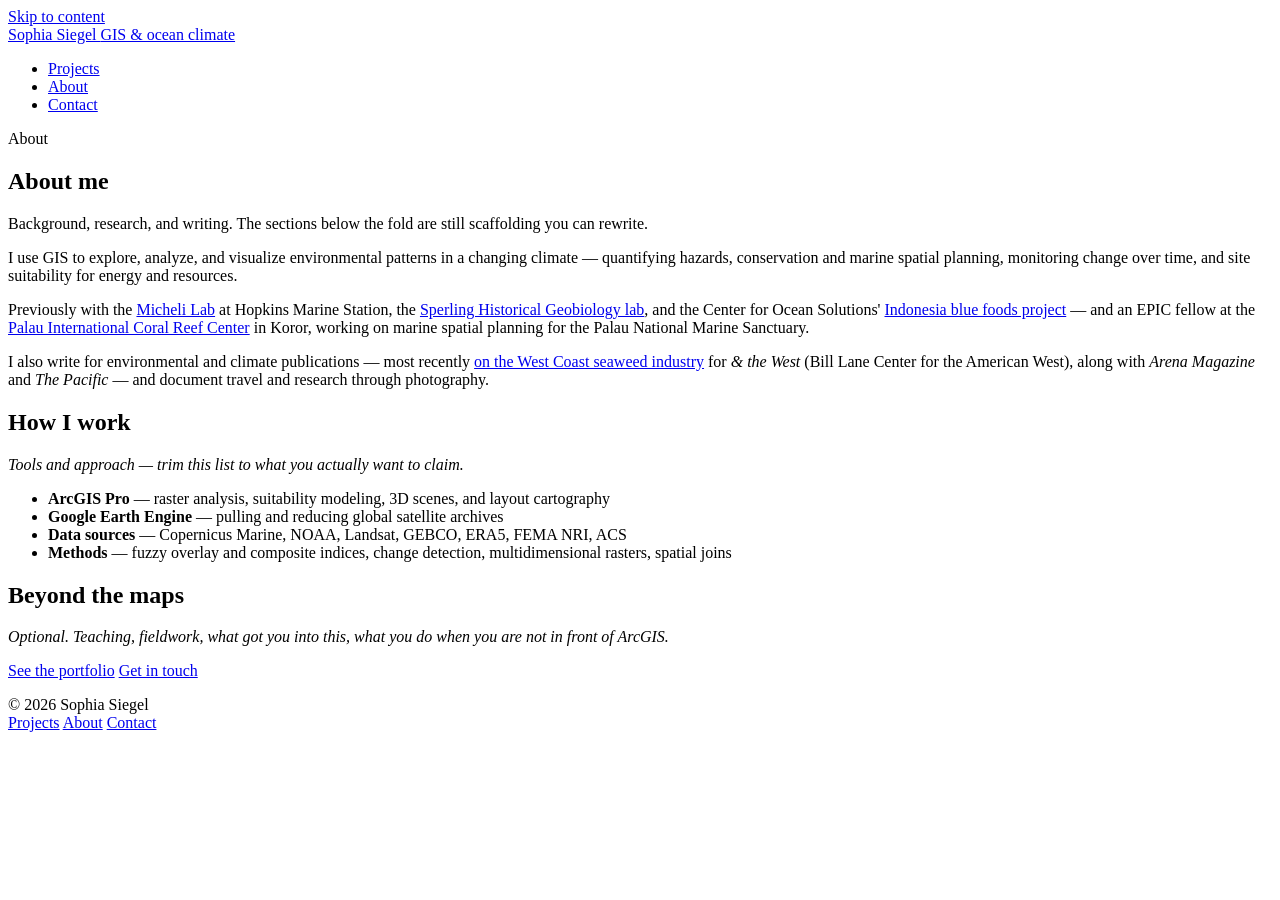
==== about.html @ 070b252a "Add files via upload" ====
<!DOCTYPE html>
<html lang="en">
<head>
<meta charset="utf-8">
<meta name="viewport" content="width=device-width, initial-scale=1">
<title>About — Sophia Siegel</title>
<meta name="description" content="About Sophia Siegel — geospatial analysis of ocean and climate systems.">
<link rel="preconnect" href="https://fonts.googleapis.com">
<link rel="preconnect" href="https://fonts.gstatic.com" crossorigin>
<link href="https://fonts.googleapis.com/css2?family=Inter:wght@400;500;600;700&family=JetBrains+Mono:wght@400;500&display=swap" rel="stylesheet">
<link rel="stylesheet" href="assets/css/style.css">
</head>
<body>
<a class="skip" href="#main">Skip to content</a>

<header class="site-header">
  <div class="wrap nav">
    <a class="brand" href="index.html">
      <span class="brand-mark" aria-hidden="true"></span>
      Sophia Siegel <span class="brand-sub">GIS &amp; ocean climate</span>
    </a>
    <nav aria-label="Primary">
      <ul class="nav-links">
        <li><a href="index.html#projects">Projects</a></li>
        <li><a href="about.html" aria-current="page">About</a></li>
        <li><a href="index.html#contact">Contact</a></li>
      </ul>
    </nav>
  </div>
</header>

<main id="main">

  <section class="hero">
    <div class="wrap hero-inner compact">
      <span class="eyebrow">About</span>
      <h1>About me</h1>
      <p class="lede">
        Background, research, and writing. The sections below the fold are still scaffolding you can rewrite.
      </p>
    </div>
  </section>

  <section>
    <div class="wrap">

      <div class="prose">

        <p>
          I use GIS to explore, analyze, and visualize environmental patterns in a changing
          climate — quantifying hazards, conservation and marine spatial planning, monitoring
          change over time, and site suitability for energy and resources.
        </p>

        <p>
          Previously with the
          <a href="https://michelilab.stanford.edu/" target="_blank" rel="noopener">Micheli Lab</a>
          at Hopkins Marine Station, the
          <a href="https://historical-geobiology.stanford.edu/" target="_blank" rel="noopener">Sperling Historical Geobiology lab</a>,
          and the Center for Ocean Solutions'
          <a href="https://oceansolutions.stanford.edu/integrating-blue-foods-climate-strategies" target="_blank" rel="noopener">Indonesia blue foods project</a>
          — and an EPIC fellow at the
          <a href="https://picrc.org/palau-international-coral-reef-center-wraps-up-successful-fellowship-with-ms-sophia-siegel-and-stanford-university/" target="_blank" rel="noopener">Palau International Coral Reef Center</a>
          in Koror, working on marine spatial planning for the Palau National Marine Sanctuary.
        </p>

        <p>
          I also write for environmental and climate publications — most recently
          <a href="https://andthewest.stanford.edu/2024/could-the-tide-be-rising-for-american-aquaculture/" target="_blank" rel="noopener">on the West Coast seaweed industry</a>
          for <em>&amp; the West</em> (Bill Lane Center for the American West), along with
          <em>Arena Magazine</em> and <em>The Pacific</em> — and document travel and research
          through photography.
        </p>

        <h2>How I work</h2>
        <p>
          <em>Tools and approach — trim this list to what you actually want to claim.</em>
        </p>
        <ul>
          <li><strong>ArcGIS Pro</strong> — raster analysis, suitability modeling, 3D scenes, and layout cartography</li>
          <li><strong>Google Earth Engine</strong> — pulling and reducing global satellite archives</li>
          <li><strong>Data sources</strong> — Copernicus Marine, NOAA, Landsat, GEBCO, ERA5, FEMA NRI, ACS</li>
          <li><strong>Methods</strong> — fuzzy overlay and composite indices, change detection, multidimensional rasters, spatial joins</li>
        </ul>

        <h2>Beyond the maps</h2>
        <p>
          <em>Optional. Teaching, fieldwork, what got you into this, what you do when you are not
          in front of ArcGIS.</em>
        </p>

        <p>
          <a class="btn" href="index.html#projects">See the portfolio</a>
          <a class="btn ghost" href="index.html#contact">Get in touch</a>
        </p>

      </div>
    </div>
  </section>

</main>

<footer class="site-footer">
  <div class="wrap footer-inner">
    <span>© 2026 Sophia Siegel</span>
    <div class="footer-links">
      <a href="index.html#projects">Projects</a>
      <a href="about.html">About</a>
      <a href="index.html#contact">Contact</a>
    </div>
  </div>
</footer>

<script src="assets/js/main.js"></script>
</body>
</html>
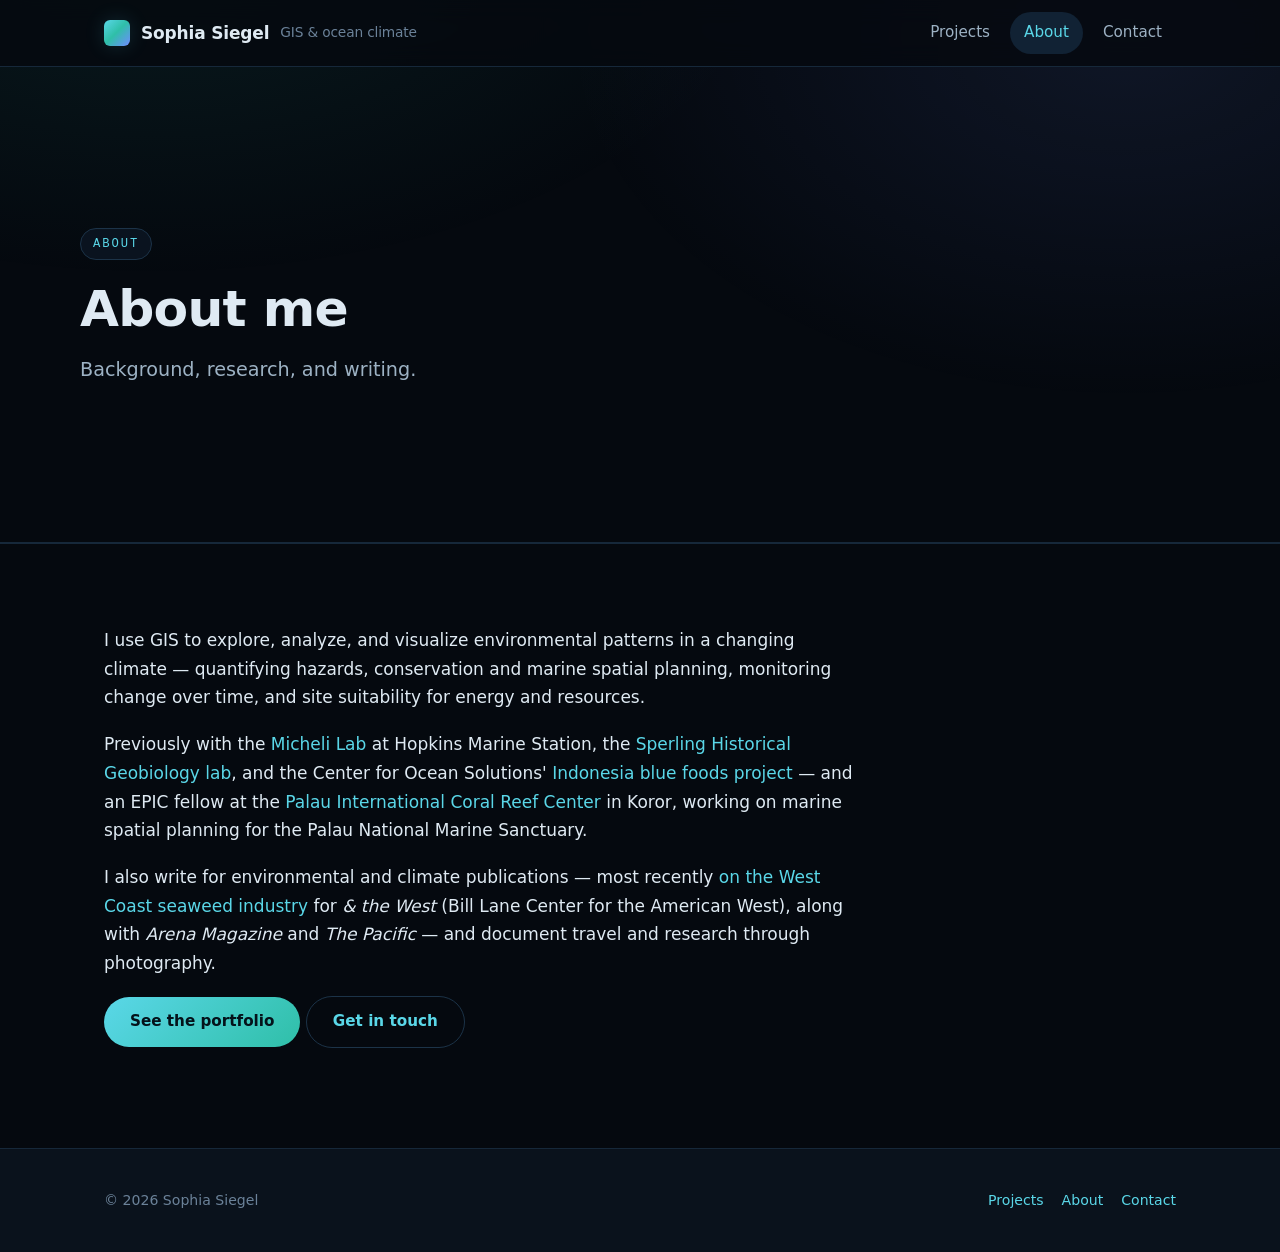
==== commit 1c81886b: "Add files via upload" ====
--- a/about.html
+++ b/about.html
@@ -1,116 +1,99 @@
-<!DOCTYPE html>
-<html lang="en">
-<head>
-<meta charset="utf-8">
-<meta name="viewport" content="width=device-width, initial-scale=1">
-<title>About — Sophia Siegel</title>
-<meta name="description" content="About Sophia Siegel — geospatial analysis of ocean and climate systems.">
-<link rel="preconnect" href="https://fonts.googleapis.com">
-<link rel="preconnect" href="https://fonts.gstatic.com" crossorigin>
-<link href="https://fonts.googleapis.com/css2?family=Inter:wght@400;500;600;700&family=JetBrains+Mono:wght@400;500&display=swap" rel="stylesheet">
-<link rel="stylesheet" href="assets/css/style.css">
-</head>
-<body>
-<a class="skip" href="#main">Skip to content</a>
-
-<header class="site-header">
-  <div class="wrap nav">
-    <a class="brand" href="index.html">
-      <span class="brand-mark" aria-hidden="true"></span>
-      Sophia Siegel <span class="brand-sub">GIS &amp; ocean climate</span>
-    </a>
-    <nav aria-label="Primary">
-      <ul class="nav-links">
-        <li><a href="index.html#projects">Projects</a></li>
-        <li><a href="about.html" aria-current="page">About</a></li>
-        <li><a href="index.html#contact">Contact</a></li>
-      </ul>
-    </nav>
-  </div>
-</header>
-
-<main id="main">
-
-  <section class="hero">
-    <div class="wrap hero-inner compact">
-      <span class="eyebrow">About</span>
-      <h1>About me</h1>
-      <p class="lede">
-        Background, research, and writing. The sections below the fold are still scaffolding you can rewrite.
-      </p>
-    </div>
-  </section>
-
-  <section>
-    <div class="wrap">
-
-      <div class="prose">
-
-        <p>
-          I use GIS to explore, analyze, and visualize environmental patterns in a changing
-          climate — quantifying hazards, conservation and marine spatial planning, monitoring
-          change over time, and site suitability for energy and resources.
-        </p>
-
-        <p>
-          Previously with the
-          <a href="https://michelilab.stanford.edu/" target="_blank" rel="noopener">Micheli Lab</a>
-          at Hopkins Marine Station, the
-          <a href="https://historical-geobiology.stanford.edu/" target="_blank" rel="noopener">Sperling Historical Geobiology lab</a>,
-          and the Center for Ocean Solutions'
-          <a href="https://oceansolutions.stanford.edu/integrating-blue-foods-climate-strategies" target="_blank" rel="noopener">Indonesia blue foods project</a>
-          — and an EPIC fellow at the
-          <a href="https://picrc.org/palau-international-coral-reef-center-wraps-up-successful-fellowship-with-ms-sophia-siegel-and-stanford-university/" target="_blank" rel="noopener">Palau International Coral Reef Center</a>
-          in Koror, working on marine spatial planning for the Palau National Marine Sanctuary.
-        </p>
-
-        <p>
-          I also write for environmental and climate publications — most recently
-          <a href="https://andthewest.stanford.edu/2024/could-the-tide-be-rising-for-american-aquaculture/" target="_blank" rel="noopener">on the West Coast seaweed industry</a>
-          for <em>&amp; the West</em> (Bill Lane Center for the American West), along with
-          <em>Arena Magazine</em> and <em>The Pacific</em> — and document travel and research
-          through photography.
-        </p>
-
-        <h2>How I work</h2>
-        <p>
-          <em>Tools and approach — trim this list to what you actually want to claim.</em>
-        </p>
-        <ul>
-          <li><strong>ArcGIS Pro</strong> — raster analysis, suitability modeling, 3D scenes, and layout cartography</li>
-          <li><strong>Google Earth Engine</strong> — pulling and reducing global satellite archives</li>
-          <li><strong>Data sources</strong> — Copernicus Marine, NOAA, Landsat, GEBCO, ERA5, FEMA NRI, ACS</li>
-          <li><strong>Methods</strong> — fuzzy overlay and composite indices, change detection, multidimensional rasters, spatial joins</li>
-        </ul>
-
-        <h2>Beyond the maps</h2>
-        <p>
-          <em>Optional. Teaching, fieldwork, what got you into this, what you do when you are not
-          in front of ArcGIS.</em>
-        </p>
-
-        <p>
-          <a class="btn" href="index.html#projects">See the portfolio</a>
-          <a class="btn ghost" href="index.html#contact">Get in touch</a>
-        </p>
-
-      </div>
-    </div>
-  </section>
-
-</main>
-
-<footer class="site-footer">
-  <div class="wrap footer-inner">
-    <span>© 2026 Sophia Siegel</span>
-    <div class="footer-links">
-      <a href="index.html#projects">Projects</a>
-      <a href="about.html">About</a>
-      <a href="index.html#contact">Contact</a>
-    </div>
-  </div>
-</footer>
-
-<script src="assets/js/main.js"></script>
-</body>
-</html>
+<!DOCTYPE html>
+<html lang="en">
+<head>
+<meta charset="utf-8">
+<meta name="viewport" content="width=device-width, initial-scale=1">
+<title>About — Sophia Siegel</title>
+<meta name="description" content="About Sophia Siegel — geospatial analysis of ocean and climate systems.">
+<link rel="preconnect" href="https://fonts.googleapis.com">
+<link rel="preconnect" href="https://fonts.gstatic.com" crossorigin>
+<link href="https://fonts.googleapis.com/css2?family=Inter:wght@400;500;600;700&family=JetBrains+Mono:wght@400;500&display=swap" rel="stylesheet">
+<link rel="stylesheet" href="assets/css/style.css">
+</head>
+<body>
+<a class="skip" href="#main">Skip to content</a>
+
+<header class="site-header">
+  <div class="wrap nav">
+    <a class="brand" href="index.html">
+      <span class="brand-mark" aria-hidden="true"></span>
+      Sophia Siegel <span class="brand-sub">GIS &amp; ocean climate</span>
+    </a>
+    <nav aria-label="Primary">
+      <ul class="nav-links">
+        <li><a href="index.html#projects">Projects</a></li>
+        <li><a href="about.html" aria-current="page">About</a></li>
+        <li><a href="index.html#contact">Contact</a></li>
+      </ul>
+    </nav>
+  </div>
+</header>
+
+<main id="main">
+
+  <section class="hero">
+    <div class="wrap hero-inner compact">
+      <span class="eyebrow">About</span>
+      <h1>About me</h1>
+      <p class="lede">
+        Background, research, and writing.
+      </p>
+    </div>
+  </section>
+
+  <section>
+    <div class="wrap">
+
+      <div class="prose">
+
+        <p>
+          I use GIS to explore, analyze, and visualize environmental patterns in a changing
+          climate — quantifying hazards, conservation and marine spatial planning, monitoring
+          change over time, and site suitability for energy and resources.
+        </p>
+
+        <p>
+          Previously with the
+          <a href="https://michelilab.stanford.edu/" target="_blank" rel="noopener">Micheli Lab</a>
+          at Hopkins Marine Station, the
+          <a href="https://historical-geobiology.stanford.edu/" target="_blank" rel="noopener">Sperling Historical Geobiology lab</a>,
+          and the Center for Ocean Solutions'
+          <a href="https://oceansolutions.stanford.edu/integrating-blue-foods-climate-strategies" target="_blank" rel="noopener">Indonesia blue foods project</a>
+          — and an EPIC fellow at the
+          <a href="https://picrc.org/palau-international-coral-reef-center-wraps-up-successful-fellowship-with-ms-sophia-siegel-and-stanford-university/" target="_blank" rel="noopener">Palau International Coral Reef Center</a>
+          in Koror, working on marine spatial planning for the Palau National Marine Sanctuary.
+        </p>
+
+        <p>
+          I also write for environmental and climate publications — most recently
+          <a href="https://andthewest.stanford.edu/2024/could-the-tide-be-rising-for-american-aquaculture/" target="_blank" rel="noopener">on the West Coast seaweed industry</a>
+          for <em>&amp; the West</em> (Bill Lane Center for the American West), along with
+          <em>Arena Magazine</em> and <em>The Pacific</em> — and document travel and research
+          through photography.
+        </p>
+
+        <p>
+          <a class="btn" href="index.html#projects">See the portfolio</a>
+          <a class="btn ghost" href="index.html#contact">Get in touch</a>
+        </p>
+
+      </div>
+    </div>
+  </section>
+
+</main>
+
+<footer class="site-footer">
+  <div class="wrap footer-inner">
+    <span>© 2026 Sophia Siegel</span>
+    <div class="footer-links">
+      <a href="index.html#projects">Projects</a>
+      <a href="about.html">About</a>
+      <a href="index.html#contact">Contact</a>
+    </div>
+  </div>
+</footer>
+
+<script src="assets/js/main.js"></script>
+</body>
+</html>
--- a/assets/css/style.css
+++ b/assets/css/style.css
@@ -0,0 +1,464 @@
+/* ============================================================
+   Portfolio — dark theme, cool/ocean palette
+   Single stylesheet, no build step.
+   Retheme the whole site by changing the colors in :root.
+   ============================================================ */
+
+:root {
+  --bg:            #05090f;
+  --bg-2:          #0a121c;
+  --panel:         #0d1826;
+  --panel-2:       #112234;
+  --border:        #1c3348;
+  --border-soft:   #16283a;
+
+  --text:          #dfeaf3;
+  --text-dim:      #9db2c4;
+  --text-faint:    #6b8299;
+
+  --accent:        #5ad7e8;   /* cyan   — links, highlights */
+  --accent-2:      #6f8cff;   /* indigo — secondary accent  */
+  --accent-3:      #2fbfa8;   /* teal   — tags, rules       */
+  --accent-glow:   rgba(90, 215, 232, 0.16);
+
+  --max:           1120px;
+  --radius:        14px;
+  --radius-sm:     8px;
+  --shadow:        0 18px 40px rgba(0, 0, 0, 0.55);
+
+  --font-sans: "Inter", "Segoe UI", system-ui, -apple-system, sans-serif;
+  --font-mono: "JetBrains Mono", "Cascadia Code", ui-monospace, "Consolas", monospace;
+}
+
+*, *::before, *::after { box-sizing: border-box; }
+
+html { scroll-behavior: smooth; }
+
+body {
+  margin: 0;
+  background: var(--bg);
+  color: var(--text);
+  font-family: var(--font-sans);
+  font-size: 17px;
+  line-height: 1.68;
+  -webkit-font-smoothing: antialiased;
+}
+
+/* subtle page-wide atmosphere */
+body::before {
+  content: "";
+  position: fixed;
+  inset: 0;
+  pointer-events: none;
+  z-index: 0;
+  background:
+    radial-gradient(900px 500px at 12% -8%, rgba(47, 191, 168, 0.10), transparent 70%),
+    radial-gradient(800px 520px at 88% 4%, rgba(111, 140, 255, 0.10), transparent 70%);
+}
+
+.wrap { position: relative; z-index: 1; max-width: var(--max); margin: 0 auto; padding: 0 24px; }
+
+img { max-width: 100%; height: auto; display: block; }
+
+a { color: var(--accent); text-decoration: none; }
+a:hover { text-decoration: underline; text-underline-offset: 3px; }
+
+h1, h2, h3, h4 { line-height: 1.22; letter-spacing: -0.015em; margin: 0 0 0.5em; font-weight: 650; }
+h1 { font-size: clamp(2rem, 4.4vw, 3.15rem); }
+h2 { font-size: clamp(1.4rem, 2.5vw, 1.85rem); }
+h3 { font-size: 1.16rem; }
+p  { margin: 0 0 1.1em; }
+
+.skip {
+  position: absolute; left: -9999px; top: 0;
+  background: var(--accent); color: #04121a; padding: 10px 16px; z-index: 100;
+  border-radius: 0 0 var(--radius-sm) 0; font-weight: 600;
+}
+.skip:focus { left: 0; }
+
+:focus-visible { outline: 2px solid var(--accent); outline-offset: 3px; border-radius: 4px; }
+
+/* ------------------------------- header / nav ------------------------------ */
+
+.site-header {
+  position: sticky; top: 0; z-index: 50;
+  background: rgba(5, 9, 15, 0.82);
+  backdrop-filter: blur(12px);
+  border-bottom: 1px solid var(--border-soft);
+}
+.nav { display: flex; align-items: center; justify-content: space-between; gap: 20px; height: 66px; }
+
+.brand { display: flex; align-items: center; gap: 11px; font-weight: 650; color: var(--text); letter-spacing: -0.01em; }
+.brand:hover { text-decoration: none; color: #fff; }
+.brand-mark {
+  width: 26px; height: 26px; flex: 0 0 26px;
+  border-radius: 6px;
+  background: linear-gradient(135deg, var(--accent) 0%, var(--accent-3) 48%, var(--accent-2) 100%);
+  box-shadow: 0 0 20px var(--accent-glow);
+}
+.brand-sub { color: var(--text-faint); font-weight: 450; font-size: 0.86rem; }
+
+.nav-links { display: flex; gap: 6px; align-items: center; list-style: none; margin: 0; padding: 0; }
+.nav-links a {
+  display: block; padding: 8px 14px; border-radius: 999px;
+  color: var(--text-dim); font-size: 0.95rem; font-weight: 500;
+}
+.nav-links a:hover { color: var(--text); background: var(--panel); text-decoration: none; }
+.nav-links a[aria-current="page"] { color: var(--accent); background: var(--panel-2); }
+
+/* --------------------------------- hero ----------------------------------- */
+
+.hero { position: relative; overflow: hidden; border-bottom: 1px solid var(--border-soft); }
+.hero-media { position: absolute; inset: 0; }
+.hero-media img { width: 100%; height: 100%; object-fit: cover; }
+.hero-media::after {
+  content: "";
+  position: absolute; inset: 0;
+  background:
+    linear-gradient(180deg, rgba(5,9,15,0.42) 0%, rgba(5,9,15,0.72) 55%, var(--bg) 100%),
+    linear-gradient(90deg, rgba(5,9,15,0.86) 0%, rgba(5,9,15,0.28) 62%, rgba(5,9,15,0.55) 100%);
+}
+.hero-inner { position: relative; z-index: 2; padding: clamp(64px, 12vw, 132px) 0 clamp(48px, 8vw, 84px); }
+.hero-inner.compact { padding: clamp(48px, 8vw, 78px) 0 clamp(32px, 5vw, 52px); }
+
+.eyebrow {
+  display: inline-block;
+  font-family: var(--font-mono); font-size: 0.76rem; letter-spacing: 0.16em; text-transform: uppercase;
+  color: var(--accent); margin-bottom: 18px;
+  padding: 5px 12px; border: 1px solid var(--border); border-radius: 999px;
+  background: rgba(13, 24, 38, 0.72);
+}
+.hero h1 { max-width: 22ch; margin-bottom: 14px; }
+/* big name + credential line in the hero */
+.hero h1.name {
+  font-size: clamp(2.6rem, 6vw, 4.2rem);
+  font-weight: 700;
+  letter-spacing: -0.03em;
+  line-height: 1.05;
+  max-width: 18ch;
+  margin-bottom: 16px;
+}
+.hero .credential {
+  font-size: clamp(1.18rem, 2vw, 1.5rem);
+  font-weight: 600;
+  line-height: 1.5;
+  letter-spacing: -0.005em;
+  max-width: 56ch;
+  margin-bottom: 18px;
+}
+.hero .credential a {
+  color: inherit;
+  text-decoration: underline;
+  text-decoration-color: var(--accent-3);
+  text-decoration-thickness: 1px;
+  text-underline-offset: 3px;
+}
+.hero .credential a:hover { color: var(--accent); text-decoration-color: var(--accent); }
+.lede { font-size: clamp(1.02rem, 1.7vw, 1.2rem); color: var(--text-dim); max-width: 60ch; margin-bottom: 22px; }
+
+/* short credential/bio lines under the hero lede */
+.bio {
+  color: var(--text-dim);
+  font-size: 0.95rem;
+  line-height: 1.6;
+  max-width: 64ch;
+  margin: 0 0 10px;
+}
+.bio + .btn { margin-top: 12px; }
+.bio em { color: var(--text); font-style: normal; font-weight: 550; }
+.bio a {
+  color: var(--text);
+  text-decoration: underline;
+  text-decoration-color: var(--accent-3);
+  text-decoration-thickness: 1px;
+  text-underline-offset: 3px;
+}
+.bio a:hover { color: var(--accent); text-decoration-color: var(--accent); }
+.bio a em { color: inherit; }
+
+.toolstrip {
+  display: flex; flex-wrap: wrap; gap: 8px 10px; align-items: center;
+  font-family: var(--font-mono); font-size: 0.8rem; color: var(--text-faint);
+  padding-top: 6px; border-top: 1px solid var(--border-soft); max-width: 62ch;
+}
+.toolstrip span:not(:last-child)::after { content: " ·"; color: var(--accent-3); }
+
+/* ------------------------------- sections --------------------------------- */
+
+section { padding: clamp(48px, 7vw, 82px) 0; }
+section + section { border-top: 1px solid var(--border-soft); }
+
+.section-head { display: flex; align-items: baseline; justify-content: space-between; gap: 20px; flex-wrap: wrap; margin-bottom: 30px; }
+.section-head p { color: var(--text-dim); margin: 0; max-width: 58ch; }
+.kicker {
+  font-family: var(--font-mono); font-size: 0.74rem; letter-spacing: 0.18em;
+  text-transform: uppercase; color: var(--accent-3); margin: 0 0 10px;
+}
+
+.prose { max-width: 70ch; }
+.prose h2 { margin-top: 1.9em; }
+.prose h3 { margin-top: 1.6em; color: var(--accent); }
+.prose ul, .prose ol { padding-left: 1.25em; margin: 0 0 1.2em; }
+.prose li { margin-bottom: 0.5em; }
+.prose li::marker { color: var(--accent-3); }
+.prose strong { color: #eff6fb; }
+.prose code {
+  font-family: var(--font-mono); font-size: 0.86em;
+  background: var(--panel-2); border: 1px solid var(--border-soft);
+  padding: 1px 6px; border-radius: 5px; color: #b7e9f5;
+}
+blockquote {
+  margin: 1.6em 0; padding: 2px 0 2px 20px;
+  border-left: 3px solid var(--accent-3); color: var(--text-dim); font-style: italic;
+}
+
+/* -------------------------------- filters --------------------------------- */
+
+.filters { display: flex; flex-direction: column; gap: 16px; margin-bottom: 30px; }
+.search-row { display: flex; gap: 12px; flex-wrap: wrap; align-items: center; }
+.search {
+  flex: 1 1 260px; min-width: 0;
+  background: var(--panel); border: 1px solid var(--border);
+  color: var(--text); font: inherit; font-size: 0.95rem;
+  padding: 11px 16px; border-radius: 999px;
+}
+.search::placeholder { color: var(--text-faint); }
+.search:focus { border-color: var(--accent); outline: none; box-shadow: 0 0 0 3px var(--accent-glow); }
+.result-count { font-family: var(--font-mono); font-size: 0.8rem; color: var(--text-faint); white-space: nowrap; }
+
+.tag-row { display: flex; flex-wrap: wrap; gap: 8px; }
+.chip {
+  font: inherit; font-size: 0.83rem;
+  background: var(--panel); color: var(--text-dim);
+  border: 1px solid var(--border-soft); border-radius: 999px;
+  padding: 6px 13px; cursor: pointer; transition: all 0.15s ease;
+}
+.chip:hover { color: var(--text); border-color: var(--border); }
+.chip[aria-pressed="true"] {
+  background: rgba(90, 215, 232, 0.13); color: var(--accent);
+  border-color: var(--accent); font-weight: 550;
+}
+
+/* --------------------------------- cards ---------------------------------- */
+
+.card-grid { display: grid; grid-template-columns: repeat(auto-fill, minmax(320px, 1fr)); gap: 26px; }
+
+.card {
+  display: flex; flex-direction: column;
+  background: var(--panel); border: 1px solid var(--border-soft);
+  border-radius: var(--radius); overflow: hidden;
+  transition: transform 0.2s ease, border-color 0.2s ease, box-shadow 0.2s ease;
+}
+.card:hover { transform: translateY(-4px); border-color: var(--border); box-shadow: var(--shadow); }
+.card.is-hidden { display: none; }
+
+.card-thumb { position: relative; aspect-ratio: 16 / 10; background: var(--bg-2); overflow: hidden; }
+.card-thumb img { width: 100%; height: 100%; object-fit: cover; }
+.card-body { padding: 20px 22px 22px; display: flex; flex-direction: column; flex: 1; }
+.card-body h3 { margin-bottom: 8px; }
+.card-body h3 a { color: var(--text); }
+.card-body h3 a:hover { color: var(--accent); text-decoration: none; }
+.card-desc { color: var(--text-dim); font-size: 0.94rem; margin-bottom: 16px; }
+.card-tags { display: flex; flex-wrap: wrap; gap: 6px; margin-top: auto; }
+.tag {
+  font-family: var(--font-mono); font-size: 0.7rem; letter-spacing: 0.03em;
+  color: var(--accent-3); background: rgba(47, 191, 168, 0.09);
+  border: 1px solid rgba(47, 191, 168, 0.22);
+  padding: 3px 9px; border-radius: 999px;
+}
+.card-cta { margin-top: 14px; font-size: 0.9rem; font-weight: 550; }
+.card-cta::after { content: " \2192"; }
+
+.empty-state { display: none; padding: 44px 0; text-align: center; color: var(--text-faint); }
+.empty-state.is-shown { display: block; }
+
+/* -------------------------- figures / placeholders ------------------------ */
+
+.fig { margin: 0 0 30px; }
+.fig img {
+  width: 100%; border: 1px solid var(--border-soft);
+  border-radius: var(--radius-sm); background: var(--bg-2);
+}
+.fig figcaption { font-size: 0.87rem; color: var(--text-faint); margin-top: 10px; padding-left: 2px; }
+.fig figcaption b { color: var(--text-dim); font-weight: 600; }
+
+.fig-grid { display: grid; grid-template-columns: repeat(auto-fit, minmax(280px, 1fr)); gap: 24px; }
+
+/* shown automatically when the image file is not there yet (see main.js) */
+.slot {
+  display: flex; flex-direction: column; align-items: center; justify-content: center; gap: 10px;
+  aspect-ratio: 16 / 10; padding: 24px; text-align: center;
+  border: 1px dashed var(--border); border-radius: var(--radius-sm);
+  background:
+    repeating-linear-gradient(45deg, rgba(90,215,232,0.030) 0 12px, transparent 12px 24px),
+    var(--bg-2);
+  color: var(--text-faint);
+}
+.slot-label { font-family: var(--font-mono); font-size: 0.76rem; letter-spacing: 0.09em; text-transform: uppercase; color: var(--accent-3); }
+.slot-file { font-family: var(--font-mono); font-size: 0.8rem; color: var(--text-dim); word-break: break-all; }
+.slot-hint { font-size: 0.8rem; max-width: 42ch; }
+.card-thumb .slot { border: 0; border-radius: 0; aspect-ratio: 16 / 10; }
+
+/* --------------------------------- meta ----------------------------------- */
+
+.meta {
+  display: grid; grid-template-columns: repeat(auto-fit, minmax(190px, 1fr)); gap: 1px;
+  background: var(--border-soft); border: 1px solid var(--border-soft);
+  border-radius: var(--radius); overflow: hidden; margin: 0 0 40px;
+}
+.meta div { background: var(--panel); padding: 16px 18px; }
+.meta dt {
+  font-family: var(--font-mono); font-size: 0.7rem; letter-spacing: 0.14em;
+  text-transform: uppercase; color: var(--text-faint); margin-bottom: 6px;
+}
+.meta dd { margin: 0; font-size: 0.93rem; color: var(--text); }
+
+.callout {
+  background: var(--panel); border: 1px solid var(--border-soft);
+  border-left: 3px solid var(--accent); border-radius: var(--radius-sm);
+  padding: 18px 22px; margin: 0 0 30px;
+}
+.callout p:last-child { margin-bottom: 0; }
+.callout .kicker { margin-bottom: 8px; }
+
+.steps { counter-reset: step; list-style: none; padding: 0; margin: 0 0 1.4em; }
+.steps li { counter-increment: step; position: relative; padding-left: 44px; margin-bottom: 18px; }
+.steps li::before {
+  content: counter(step);
+  position: absolute; left: 0; top: 1px;
+  width: 28px; height: 28px; display: grid; place-items: center;
+  font-family: var(--font-mono); font-size: 0.82rem; font-weight: 600;
+  color: var(--accent); background: var(--panel-2);
+  border: 1px solid var(--border); border-radius: 50%;
+}
+
+/* ------------------------------- contact ---------------------------------- */
+
+.contact-grid { display: grid; grid-template-columns: repeat(auto-fit, minmax(240px, 1fr)); gap: 20px; margin-bottom: 44px; }
+.contact-card {
+  background: var(--panel); border: 1px solid var(--border-soft);
+  border-radius: var(--radius); padding: 24px;
+  transition: border-color 0.2s ease, transform 0.2s ease;
+}
+.contact-card:hover { border-color: var(--border); transform: translateY(-3px); }
+.contact-card .kicker { margin-bottom: 10px; }
+.contact-card a { font-size: 1.02rem; font-weight: 550; word-break: break-word; }
+.contact-card p { font-size: 0.88rem; color: var(--text-faint); margin: 8px 0 0; }
+
+form.mailto { max-width: 60ch; }
+.field { margin-bottom: 18px; }
+.field label { display: block; font-size: 0.88rem; color: var(--text-dim); margin-bottom: 7px; font-weight: 500; }
+.field input, .field textarea {
+  width: 100%; background: var(--bg-2); color: var(--text);
+  border: 1px solid var(--border); border-radius: var(--radius-sm);
+  padding: 11px 14px; font: inherit; font-size: 0.95rem;
+}
+.field textarea { min-height: 150px; resize: vertical; }
+.field input:focus, .field textarea:focus { border-color: var(--accent); outline: none; box-shadow: 0 0 0 3px var(--accent-glow); }
+
+.btn {
+  display: inline-block; font: inherit; font-size: 0.95rem; font-weight: 600; cursor: pointer;
+  background: linear-gradient(135deg, var(--accent) 0%, var(--accent-3) 100%);
+  color: #04121a; border: 0; border-radius: 999px; padding: 12px 26px;
+}
+.btn:hover { filter: brightness(1.08); text-decoration: none; }
+.btn.ghost { background: transparent; color: var(--accent); border: 1px solid var(--border); }
+.btn.ghost:hover { background: var(--panel); filter: none; }
+
+/* -------------------------------- footer ---------------------------------- */
+
+.back-link { display: inline-block; font-size: 0.9rem; color: var(--text-dim); margin-bottom: 26px; }
+.back-link::before { content: "\2190  "; }
+
+.pager { display: flex; justify-content: space-between; gap: 20px; flex-wrap: wrap; padding-top: 34px; border-top: 1px solid var(--border-soft); }
+
+.site-footer {
+  border-top: 1px solid var(--border-soft); background: var(--bg-2);
+  padding: 40px 0;
+  font-size: 0.88rem; color: var(--text-faint);
+}
+.footer-inner { display: flex; justify-content: space-between; gap: 20px; flex-wrap: wrap; align-items: center; }
+.footer-links { display: flex; gap: 18px; flex-wrap: wrap; }
+
+/* ------------------------------ responsive -------------------------------- */
+
+@media (max-width: 720px) {
+  body { font-size: 16px; }
+  .nav { height: auto; padding: 12px 0; flex-wrap: wrap; gap: 10px; }
+  .brand-sub { display: none; }
+  .nav-links a { padding: 7px 11px; font-size: 0.9rem; }
+  .card-grid { grid-template-columns: 1fr; }
+  .footer-inner { flex-direction: column; align-items: flex-start; }
+}
+
+@media (prefers-reduced-motion: reduce) {
+  html { scroll-behavior: auto; }
+  *, *::before, *::after { transition: none !important; animation: none !important; }
+  .card:hover, .contact-card:hover { transform: none; }
+}
+
+@media print {
+  body::before, .site-header, .filters, .site-footer { display: none; }
+  body { background: #fff; color: #000; }
+}
+
+/* ---------------------- method study rows (GEE page) ---------------------- */
+
+.study {
+  display: grid;
+  grid-template-columns: minmax(0, 340px) 1fr;
+  gap: 28px;
+  align-items: start;
+  padding: 34px 0;
+}
+.study + .study { border-top: 1px solid var(--border-soft); }
+
+.study-media { margin: 0; display: flex; flex-direction: column; gap: 12px; }
+.study-media img {
+  width: 100%;
+  border: 1px solid var(--border-soft);
+  border-radius: var(--radius-sm);
+  background: var(--bg-2);
+}
+.study-media figcaption {
+  font-size: 0.78rem;
+  line-height: 1.45;
+  color: var(--text-faint);
+}
+
+.study-body h3 { margin: 0 0 4px; font-size: 1.16rem; }
+.study-body .where {
+  font-family: var(--font-mono);
+  font-size: 0.76rem;
+  letter-spacing: 0.06em;
+  text-transform: uppercase;
+  color: var(--accent-3);
+  margin: 0 0 14px;
+}
+.study-body p { font-size: 0.95rem; margin: 0 0 0.9em; }
+.study-body p:last-child { margin-bottom: 0; }
+.study-body b { color: #eff6fb; font-weight: 600; }
+
+.study-skills {
+  display: flex; flex-wrap: wrap; gap: 6px;
+  margin: 14px 0 0; padding: 0; list-style: none;
+}
+.study-skills li {
+  font-family: var(--font-mono); font-size: 0.7rem; letter-spacing: 0.03em;
+  color: var(--accent-3); background: rgba(47, 191, 168, 0.09);
+  border: 1px solid rgba(47, 191, 168, 0.22);
+  padding: 3px 9px; border-radius: 999px; margin: 0;
+}
+
+.study-link { display: inline-block; margin-top: 12px; font-size: 0.86rem; font-weight: 550; }
+.study-link::after { content: " \2197"; }
+
+@media (max-width: 760px) {
+  .study { grid-template-columns: 1fr; gap: 18px; padding: 26px 0; }
+}
+
+/* figure that breaks out of the 70ch prose column to full container width */
+.prose .fig-wide {
+  max-width: none;
+  width: min(1072px, calc(100vw - 48px));
+}
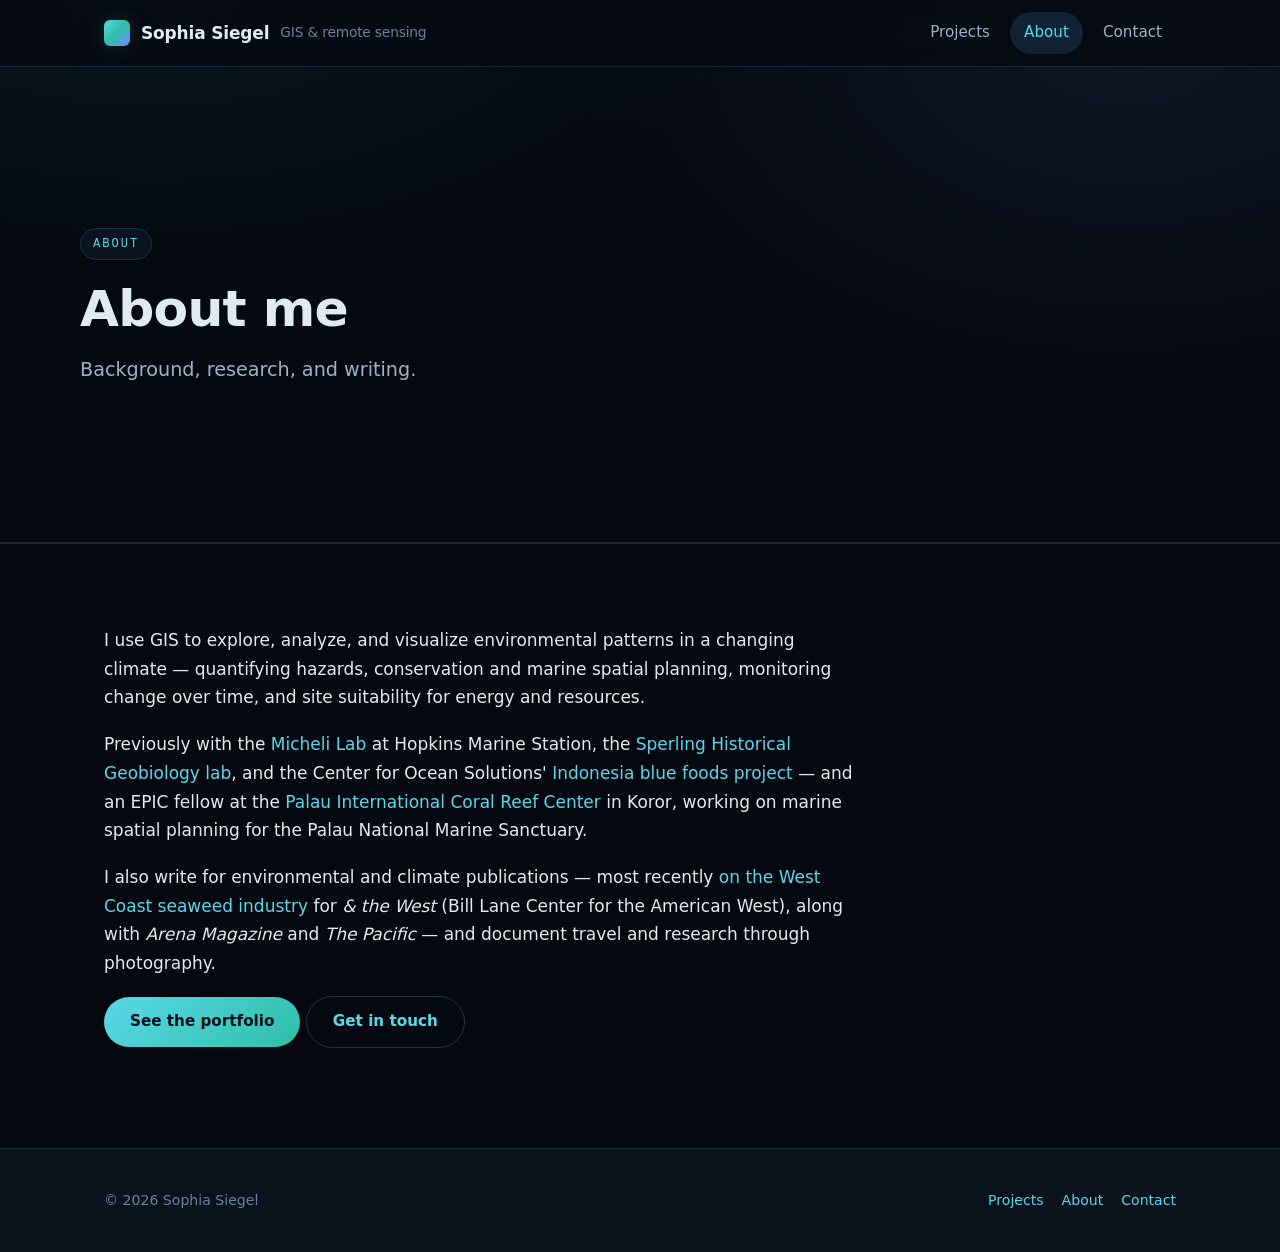
==== commit 1ed5cee4: "Add files via upload" ====
--- a/about.html
+++ b/about.html
@@ -1,99 +1,99 @@
-<!DOCTYPE html>
-<html lang="en">
-<head>
-<meta charset="utf-8">
-<meta name="viewport" content="width=device-width, initial-scale=1">
-<title>About — Sophia Siegel</title>
-<meta name="description" content="About Sophia Siegel — geospatial analysis of ocean and climate systems.">
-<link rel="preconnect" href="https://fonts.googleapis.com">
-<link rel="preconnect" href="https://fonts.gstatic.com" crossorigin>
-<link href="https://fonts.googleapis.com/css2?family=Inter:wght@400;500;600;700&family=JetBrains+Mono:wght@400;500&display=swap" rel="stylesheet">
-<link rel="stylesheet" href="assets/css/style.css">
-</head>
-<body>
-<a class="skip" href="#main">Skip to content</a>
-
-<header class="site-header">
-  <div class="wrap nav">
-    <a class="brand" href="index.html">
-      <span class="brand-mark" aria-hidden="true"></span>
-      Sophia Siegel <span class="brand-sub">GIS &amp; ocean climate</span>
-    </a>
-    <nav aria-label="Primary">
-      <ul class="nav-links">
-        <li><a href="index.html#projects">Projects</a></li>
-        <li><a href="about.html" aria-current="page">About</a></li>
-        <li><a href="index.html#contact">Contact</a></li>
-      </ul>
-    </nav>
-  </div>
-</header>
-
-<main id="main">
-
-  <section class="hero">
-    <div class="wrap hero-inner compact">
-      <span class="eyebrow">About</span>
-      <h1>About me</h1>
-      <p class="lede">
-        Background, research, and writing.
-      </p>
-    </div>
-  </section>
-
-  <section>
-    <div class="wrap">
-
-      <div class="prose">
-
-        <p>
-          I use GIS to explore, analyze, and visualize environmental patterns in a changing
-          climate — quantifying hazards, conservation and marine spatial planning, monitoring
-          change over time, and site suitability for energy and resources.
-        </p>
-
-        <p>
-          Previously with the
-          <a href="https://michelilab.stanford.edu/" target="_blank" rel="noopener">Micheli Lab</a>
-          at Hopkins Marine Station, the
-          <a href="https://historical-geobiology.stanford.edu/" target="_blank" rel="noopener">Sperling Historical Geobiology lab</a>,
-          and the Center for Ocean Solutions'
-          <a href="https://oceansolutions.stanford.edu/integrating-blue-foods-climate-strategies" target="_blank" rel="noopener">Indonesia blue foods project</a>
-          — and an EPIC fellow at the
-          <a href="https://picrc.org/palau-international-coral-reef-center-wraps-up-successful-fellowship-with-ms-sophia-siegel-and-stanford-university/" target="_blank" rel="noopener">Palau International Coral Reef Center</a>
-          in Koror, working on marine spatial planning for the Palau National Marine Sanctuary.
-        </p>
-
-        <p>
-          I also write for environmental and climate publications — most recently
-          <a href="https://andthewest.stanford.edu/2024/could-the-tide-be-rising-for-american-aquaculture/" target="_blank" rel="noopener">on the West Coast seaweed industry</a>
-          for <em>&amp; the West</em> (Bill Lane Center for the American West), along with
-          <em>Arena Magazine</em> and <em>The Pacific</em> — and document travel and research
-          through photography.
-        </p>
-
-        <p>
-          <a class="btn" href="index.html#projects">See the portfolio</a>
-          <a class="btn ghost" href="index.html#contact">Get in touch</a>
-        </p>
-
-      </div>
-    </div>
-  </section>
-
-</main>
-
-<footer class="site-footer">
-  <div class="wrap footer-inner">
-    <span>© 2026 Sophia Siegel</span>
-    <div class="footer-links">
-      <a href="index.html#projects">Projects</a>
-      <a href="about.html">About</a>
-      <a href="index.html#contact">Contact</a>
-    </div>
-  </div>
-</footer>
-
-<script src="assets/js/main.js"></script>
-</body>
-</html>
+<!DOCTYPE html>
+<html lang="en">
+<head>
+<meta charset="utf-8">
+<meta name="viewport" content="width=device-width, initial-scale=1">
+<title>About — Sophia Siegel</title>
+<meta name="description" content="About Sophia Siegel — geospatial analysis of ocean and climate systems.">
+<link rel="preconnect" href="https://fonts.googleapis.com">
+<link rel="preconnect" href="https://fonts.gstatic.com" crossorigin>
+<link href="https://fonts.googleapis.com/css2?family=Inter:wght@400;500;600;700&family=JetBrains+Mono:wght@400;500&display=swap" rel="stylesheet">
+<link rel="stylesheet" href="assets/css/style.css">
+</head>
+<body>
+<a class="skip" href="#main">Skip to content</a>
+
+<header class="site-header">
+  <div class="wrap nav">
+    <a class="brand" href="index.html">
+      <span class="brand-mark" aria-hidden="true"></span>
+      Sophia Siegel <span class="brand-sub">GIS &amp; remote sensing</span>
+    </a>
+    <nav aria-label="Primary">
+      <ul class="nav-links">
+        <li><a href="index.html#projects">Projects</a></li>
+        <li><a href="about.html" aria-current="page">About</a></li>
+        <li><a href="index.html#contact">Contact</a></li>
+      </ul>
+    </nav>
+  </div>
+</header>
+
+<main id="main">
+
+  <section class="hero">
+    <div class="wrap hero-inner compact">
+      <span class="eyebrow">About</span>
+      <h1>About me</h1>
+      <p class="lede">
+        Background, research, and writing.
+      </p>
+    </div>
+  </section>
+
+  <section>
+    <div class="wrap">
+
+      <div class="prose">
+
+        <p>
+          I use GIS to explore, analyze, and visualize environmental patterns in a changing
+          climate — quantifying hazards, conservation and marine spatial planning, monitoring
+          change over time, and site suitability for energy and resources.
+        </p>
+
+        <p>
+          Previously with the
+          <a href="https://michelilab.stanford.edu/" target="_blank" rel="noopener">Micheli Lab</a>
+          at Hopkins Marine Station, the
+          <a href="https://historical-geobiology.stanford.edu/" target="_blank" rel="noopener">Sperling Historical Geobiology lab</a>,
+          and the Center for Ocean Solutions'
+          <a href="https://oceansolutions.stanford.edu/integrating-blue-foods-climate-strategies" target="_blank" rel="noopener">Indonesia blue foods project</a>
+          — and an EPIC fellow at the
+          <a href="https://picrc.org/palau-international-coral-reef-center-wraps-up-successful-fellowship-with-ms-sophia-siegel-and-stanford-university/" target="_blank" rel="noopener">Palau International Coral Reef Center</a>
+          in Koror, working on marine spatial planning for the Palau National Marine Sanctuary.
+        </p>
+
+        <p>
+          I also write for environmental and climate publications — most recently
+          <a href="https://andthewest.stanford.edu/2024/could-the-tide-be-rising-for-american-aquaculture/" target="_blank" rel="noopener">on the West Coast seaweed industry</a>
+          for <em>&amp; the West</em> (Bill Lane Center for the American West), along with
+          <em>Arena Magazine</em> and <em>The Pacific</em> — and document travel and research
+          through photography.
+        </p>
+
+        <p>
+          <a class="btn" href="index.html#projects">See the portfolio</a>
+          <a class="btn ghost" href="index.html#contact">Get in touch</a>
+        </p>
+
+      </div>
+    </div>
+  </section>
+
+</main>
+
+<footer class="site-footer">
+  <div class="wrap footer-inner">
+    <span>© 2026 Sophia Siegel</span>
+    <div class="footer-links">
+      <a href="index.html#projects">Projects</a>
+      <a href="about.html">About</a>
+      <a href="index.html#contact">Contact</a>
+    </div>
+  </div>
+</footer>
+
+<script src="assets/js/main.js"></script>
+</body>
+</html>
